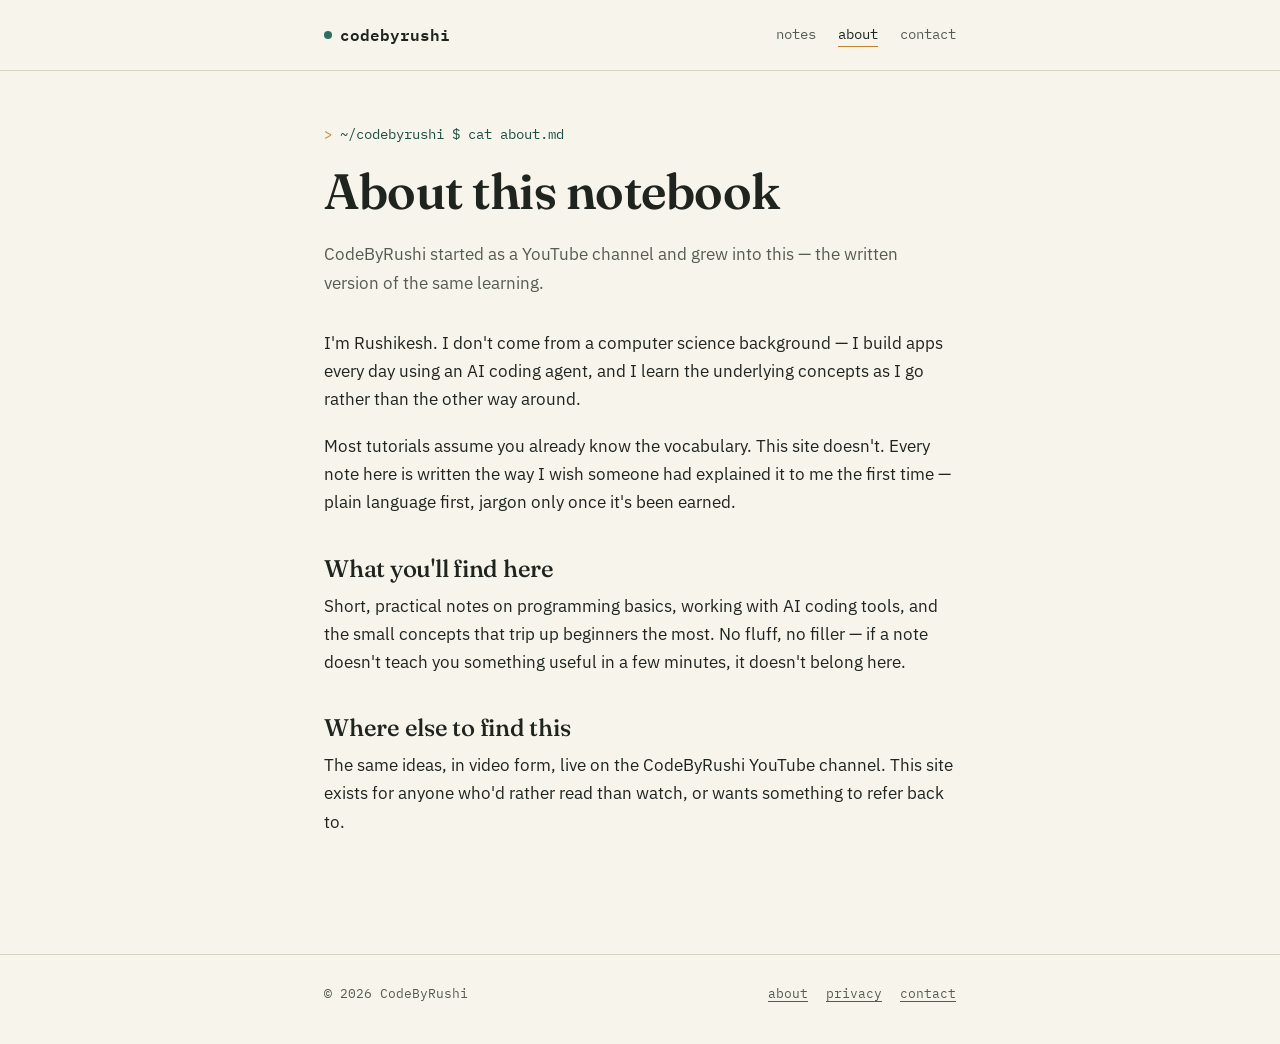
==== about.html @ 1e236cf2 "Add files via upload" ====
<!DOCTYPE html>
<html lang="en">
<head>
<meta charset="UTF-8">
<meta name="viewport" content="width=device-width, initial-scale=1.0">
<title>About — CodeByRushi</title>
<meta name="description" content="Who writes CodeByRushi and why it exists.">
<link rel="stylesheet" href="styles.css">
</head>
<body>

<header class="site-header">
  <div class="wrap">
    <a href="index.html" class="brand"><span class="dot"></span>codebyrushi</a>
    <button class="nav-toggle" aria-expanded="false">menu</button>
    <nav class="primary-nav">
      <a href="index.html">notes</a>
      <a href="about.html" class="is-active">about</a>
      <a href="contact.html">contact</a>
    </nav>
  </div>
</header>

<main>
  <div class="wrap">
    <div class="page-head">
      <p class="prompt-line"><span class="sym">&gt;</span>~/codebyrushi $ cat about.md</p>
      <h1>About this notebook</h1>
      <p class="lede">CodeByRushi started as a YouTube channel and grew into this — the written version of the same learning.</p>
    </div>

    <div class="article-body">
      <p>I'm Rushikesh. I don't come from a computer science background — I build apps every day using an AI coding agent, and I learn the underlying concepts as I go rather than the other way around.</p>

      <p>Most tutorials assume you already know the vocabulary. This site doesn't. Every note here is written the way I wish someone had explained it to me the first time — plain language first, jargon only once it's been earned.</p>

      <h2>What you'll find here</h2>
      <p>Short, practical notes on programming basics, working with AI coding tools, and the small concepts that trip up beginners the most. No fluff, no filler — if a note doesn't teach you something useful in a few minutes, it doesn't belong here.</p>

      <h2>Where else to find this</h2>
      <p>The same ideas, in video form, live on the CodeByRushi YouTube channel. This site exists for anyone who'd rather read than watch, or wants something to refer back to.</p>
    </div>
  </div>
</main>

<footer class="site-footer">
  <div class="wrap">
    <span>&copy; 2026 CodeByRushi</span>
    <nav>
      <a href="about.html">about</a>
      <a href="privacy.html">privacy</a>
      <a href="contact.html">contact</a>
    </nav>
  </div>
</footer>

<script src="script.js"></script>
</body>
</html>
---- styles.css ----
/* =========================================================
   CodeByRushi — shared styles
   Design: a self-taught coder's public notebook.
   Paper background, terminal-line structure, warm ink.
   ========================================================= */

@import url('https://fonts.googleapis.com/css2?family=Fraunces:opsz,wght@9..144,400;9..144,500;9..144,600&family=IBM+Plex+Mono:wght@400;500;600&family=IBM+Plex+Sans:wght@400;500;600&display=swap');

:root{
  --paper:      #F7F4EC;
  --paper-dim:  #EFEAE0;
  --ink:        #20241F;
  --ink-soft:   #565C52;
  --line:       #D8D2C2;
  --teal:       #2F6F62;
  --teal-deep:  #1F4E45;
  --amber:      #C1832F;
  --max: 680px;
}

*{ box-sizing:border-box; }

html{ -webkit-text-size-adjust:100%; }

body{
  margin:0;
  background:var(--paper);
  color:var(--ink);
  font-family:'IBM Plex Sans', system-ui, sans-serif;
  font-size:17px;
  line-height:1.65;
  -webkit-font-smoothing:antialiased;
}

::selection{ background:var(--amber); color:#fff; }

a{ color:var(--teal-deep); text-decoration-thickness:1px; text-underline-offset:3px; }
a:hover{ color:var(--amber); }

img{ max-width:100%; display:block; }

h1,h2,h3{
  font-family:'Fraunces', serif;
  font-weight:500;
  line-height:1.15;
  margin:0 0 .4em;
  letter-spacing:-0.01em;
}
h1{ font-size:clamp(2.1rem, 5vw, 3.1rem); font-weight:600; }
h2{ font-size:1.5rem; }
h3{ font-size:1.15rem; }

p{ margin:0 0 1.1em; }

code, pre, .mono{
  font-family:'IBM Plex Mono', ui-monospace, monospace;
}

/* ---------- layout shell ---------- */

.wrap{
  max-width:var(--max);
  margin:0 auto;
  padding:0 24px;
}

.site-header{
  border-bottom:1px solid var(--line);
  padding:22px 0;
}
.site-header .wrap{
  display:flex;
  align-items:center;
  justify-content:space-between;
  gap:16px;
}
.brand{
  font-family:'IBM Plex Mono', monospace;
  font-weight:600;
  font-size:.98rem;
  color:var(--ink);
  text-decoration:none;
  display:flex;
  align-items:center;
  gap:8px;
}
.brand:hover{ color:var(--ink); }
.brand .dot{
  width:8px; height:8px; border-radius:50%;
  background:var(--teal);
  display:inline-block;
}
nav.primary-nav{
  display:flex;
  gap:22px;
  font-family:'IBM Plex Mono', monospace;
  font-size:.85rem;
}
nav.primary-nav a{
  color:var(--ink-soft);
  text-decoration:none;
  border-bottom:1px solid transparent;
}
nav.primary-nav a:hover, nav.primary-nav a.is-active{
  color:var(--ink);
  border-bottom-color:var(--amber);
}

.nav-toggle{
  display:none;
  background:none;
  border:1px solid var(--line);
  padding:6px 10px;
  font-family:'IBM Plex Mono', monospace;
  font-size:.8rem;
  color:var(--ink);
  cursor:pointer;
}

main{ padding:52px 0 40px; }

.site-footer{
  border-top:1px solid var(--line);
  margin-top:60px;
  padding:28px 0 40px;
  font-family:'IBM Plex Mono', monospace;
  font-size:.8rem;
  color:var(--ink-soft);
}
.site-footer .wrap{
  display:flex;
  flex-wrap:wrap;
  gap:10px 24px;
  align-items:center;
  justify-content:space-between;
}
.site-footer nav{ display:flex; gap:18px; }
.site-footer a{ color:var(--ink-soft); }
.site-footer a:hover{ color:var(--amber); }

/* ---------- hero (terminal-prompt) ---------- */

.hero{
  padding-bottom:8px;
}
.prompt-line{
  font-family:'IBM Plex Mono', monospace;
  font-size:.85rem;
  color:var(--teal-deep);
  margin-bottom:18px;
}
.prompt-line .sym{ color:var(--amber); margin-right:8px; }
.hero p.lede{
  font-size:1.15rem;
  color:var(--ink-soft);
  max-width:56ch;
}

/* ---------- directory-style post list ---------- */

.log{
  margin-top:44px;
  border-top:1px solid var(--line);
}
.log-heading{
  font-family:'IBM Plex Mono', monospace;
  font-size:.78rem;
  letter-spacing:.02em;
  color:var(--ink-soft);
  padding:14px 0 10px;
}
.entry{
  display:grid;
  grid-template-columns:64px 1fr auto;
  gap:18px;
  align-items:baseline;
  padding:22px 0;
  border-bottom:1px solid var(--line);
  text-decoration:none;
  color:var(--ink);
}
.entry:hover{ color:var(--ink); }
.entry:hover .entry-title{ color:var(--teal-deep); }
.entry:hover .entry-num{ color:var(--amber); }
.entry-num{
  font-family:'IBM Plex Mono', monospace;
  font-size:.85rem;
  color:var(--line);
  transition:color .15s ease;
  padding-top:.2em;
}
.entry-body{ min-width:0; }
.entry-title{
  font-family:'Fraunces', serif;
  font-size:1.25rem;
  font-weight:500;
  margin:0 0 .3em;
  transition:color .15s ease;
}
.entry-desc{
  color:var(--ink-soft);
  font-size:.96rem;
  margin:0;
}
.entry-meta{
  font-family:'IBM Plex Mono', monospace;
  font-size:.78rem;
  color:var(--ink-soft);
  text-align:right;
  white-space:nowrap;
  padding-top:.2em;
}

/* ---------- ad slots ----------
   Drop your AdSense <ins> unit code inside these containers.
   Each is labeled so you know exactly what it's for. */
.ad-slot{
  border:1px dashed var(--line);
  background:var(--paper-dim);
  color:var(--ink-soft);
  font-family:'IBM Plex Mono', monospace;
  font-size:.75rem;
  text-align:center;
  padding:18px 12px;
  margin:36px 0;
}
.ad-slot span{ opacity:.7; }

/* ---------- article page ---------- */

.article-head{
  border-bottom:1px solid var(--line);
  padding-bottom:28px;
  margin-bottom:32px;
}
.article-meta{
  font-family:'IBM Plex Mono', monospace;
  font-size:.8rem;
  color:var(--ink-soft);
  margin-bottom:12px;
}
.article-body h2{ margin-top:1.6em; }
.article-body h3{ margin-top:1.3em; }
.article-body pre{
  background:var(--ink);
  color:#EFEAE0;
  padding:18px 20px;
  overflow-x:auto;
  font-size:.88rem;
  line-height:1.6;
  margin:1.4em 0;
  position:relative;
}
.article-body pre .copy-btn{
  position:absolute;
  top:10px; right:12px;
  background:transparent;
  border:1px solid #4A5048;
  color:#D8D2C2;
  font-family:'IBM Plex Mono', monospace;
  font-size:.72rem;
  padding:4px 9px;
  cursor:pointer;
}
.article-body pre .copy-btn:hover{ border-color:var(--amber); color:var(--amber); }
.article-body code:not(pre code){
  background:var(--paper-dim);
  padding:.1em .35em;
  font-size:.9em;
}
.article-body ul, .article-body ol{ padding-left:1.3em; }
.article-body blockquote{
  margin:1.6em 0;
  padding:2px 0 2px 18px;
  border-left:2px solid var(--amber);
  color:var(--ink-soft);
  font-style:normal;
}
.tag-row{ display:flex; gap:8px; flex-wrap:wrap; margin-top:20px; }
.tag{
  font-family:'IBM Plex Mono', monospace;
  font-size:.72rem;
  color:var(--teal-deep);
  border:1px solid var(--line);
  padding:3px 9px;
}

/* ---------- simple page (about/privacy/contact) ---------- */

.page-head{ margin-bottom:32px; }
.page-head p.lede{ color:var(--ink-soft); font-size:1.08rem; }
.field-group{ margin-bottom:18px; }
.field-group label{
  display:block;
  font-family:'IBM Plex Mono', monospace;
  font-size:.78rem;
  color:var(--ink-soft);
  margin-bottom:6px;
}
.field-group input, .field-group textarea{
  width:100%;
  background:var(--paper-dim);
  border:1px solid var(--line);
  padding:11px 12px;
  font-family:'IBM Plex Sans', sans-serif;
  font-size:.95rem;
  color:var(--ink);
}
.field-group input:focus, .field-group textarea:focus{
  outline:2px solid var(--teal);
  outline-offset:1px;
}
.btn{
  display:inline-block;
  font-family:'IBM Plex Mono', monospace;
  font-size:.85rem;
  background:var(--ink);
  color:var(--paper);
  border:1px solid var(--ink);
  padding:11px 20px;
  cursor:pointer;
}
.btn:hover{ background:var(--teal-deep); border-color:var(--teal-deep); color:#fff; }

/* ---------- responsive ---------- */

@media (max-width:640px){
  nav.primary-nav{
    position:absolute;
    top:64px; left:0; right:0;
    background:var(--paper);
    border-bottom:1px solid var(--line);
    flex-direction:column;
    gap:0;
    padding:6px 24px 14px;
    display:none;
  }
  nav.primary-nav.is-open{ display:flex; }
  nav.primary-nav a{ padding:10px 0; border-bottom:1px solid var(--line); }
  .nav-toggle{ display:inline-block; }
  .entry{ grid-template-columns:32px 1fr; }
  .entry-meta{ grid-column:2; text-align:left; margin-top:4px; }
}

@media (prefers-reduced-motion:reduce){
  *{ transition:none !important; animation:none !important; }
}
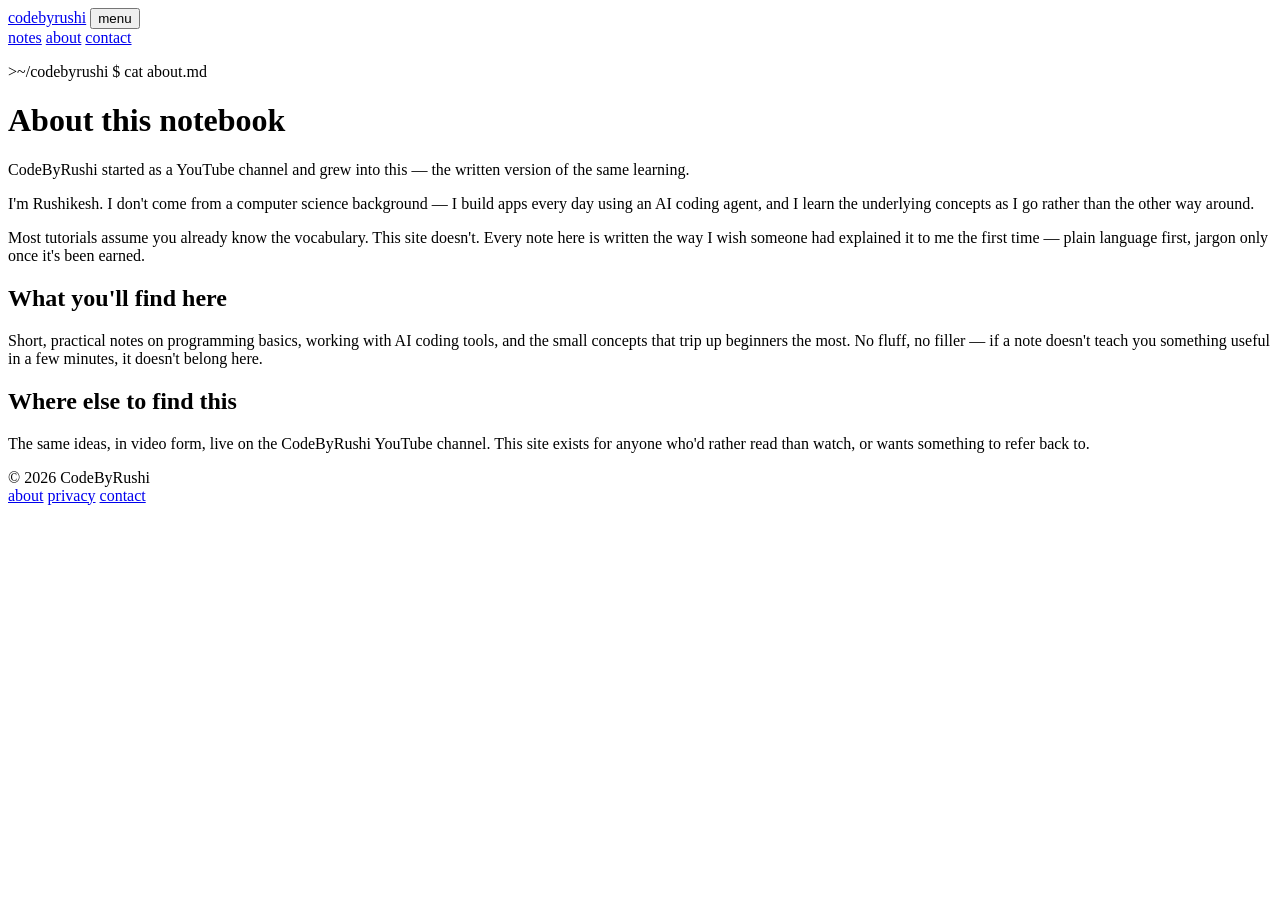
==== commit c7f16d0c: "Add files via upload" ====
--- a/about.html
+++ b/about.html
@@ -5,6 +5,8 @@
 <meta name="viewport" content="width=device-width, initial-scale=1.0">
 <title>About — CodeByRushi</title>
 <meta name="description" content="Who writes CodeByRushi and why it exists.">
+<script async src="https://pagead2.googlesyndication.com/pagead/js/adsbygoogle.js?client=ca-pub-2666714187039482"
+     crossorigin="anonymous"></script>
 <link rel="stylesheet" href="styles.css">
 </head>
 <body>
